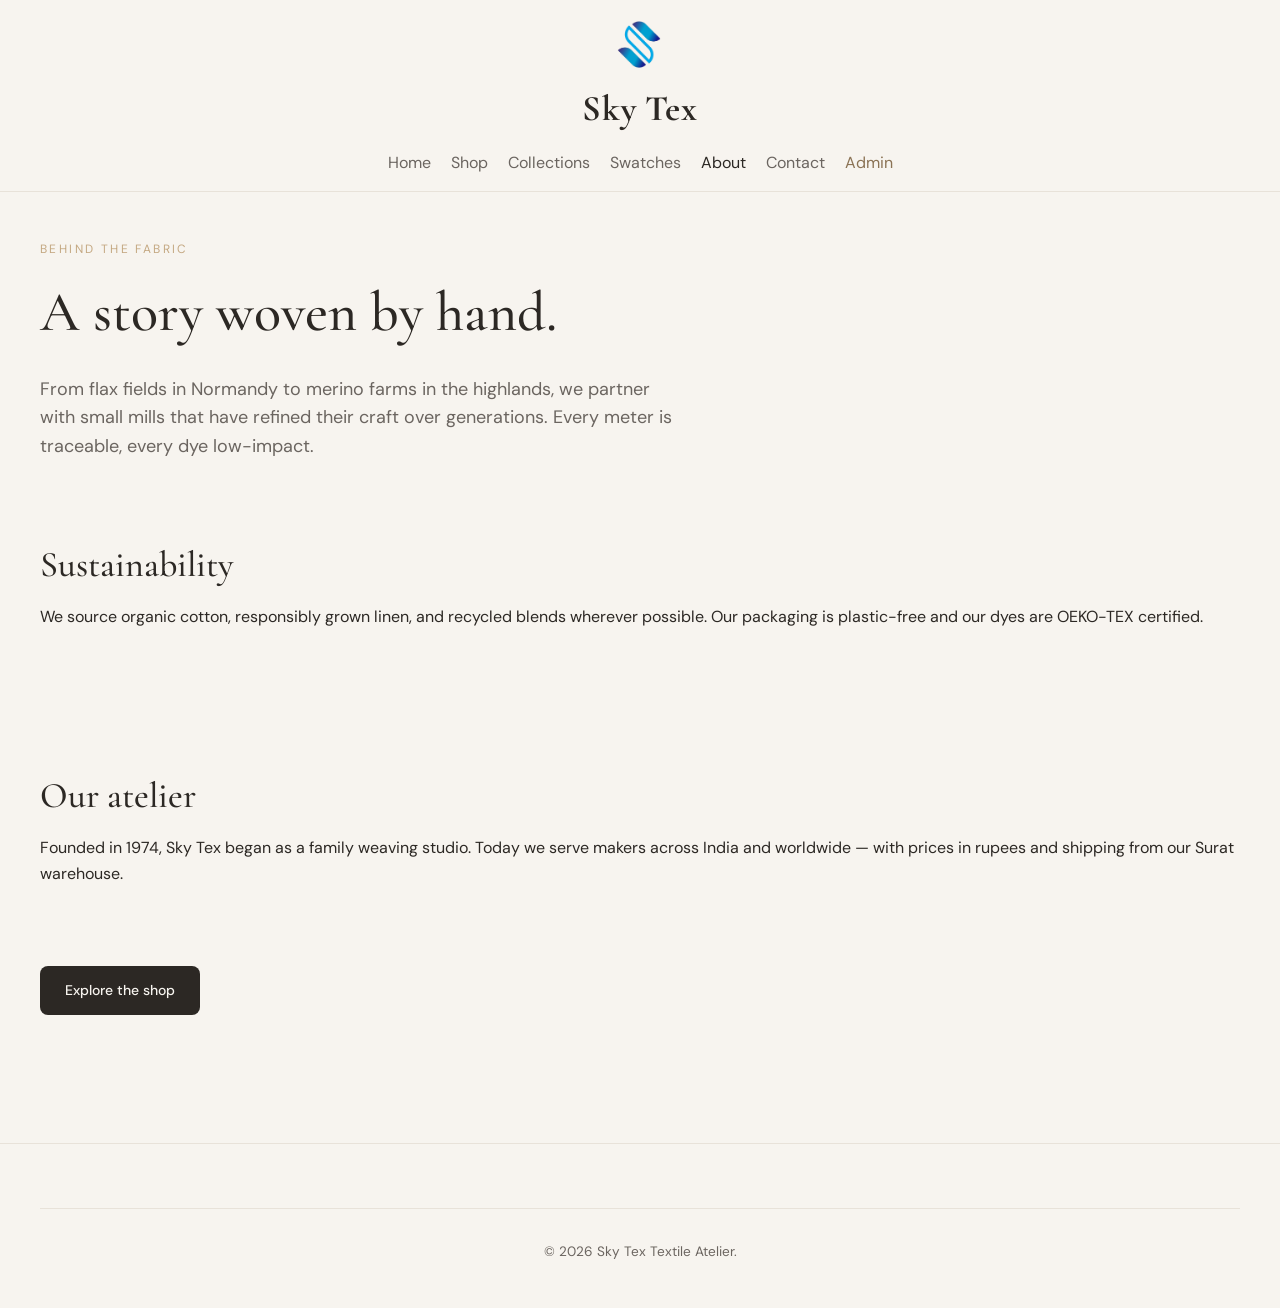
==== frontend/about.html @ 2ad79b0a "Add full project files" ====
<!DOCTYPE html>
<html lang="en">
<head>
  <meta charset="UTF-8" />
  <meta name="viewport" content="width=device-width, initial-scale=1.0" />
  <title>About — Sky Tex</title>
  <link href="https://fonts.googleapis.com/css2?family=Cormorant+Garamond:wght@400;500&family=DM+Sans:wght@400;500&display=swap" rel="stylesheet" />
  <link rel="stylesheet" href="css/styles.css" />
</head>
<body>
  <header class="site-header">
    <div class="container site-header__inner">
      <a href="index.html" class="logo">
        <img src="assets/logo.png" alt="Sky Tex Logo" class="logo__img" />
        <span>Sky Tex</span>
      </a>
      <nav class="nav">
        <a href="index.html">Home</a>
        <a href="shop.html">Shop</a>
        <a href="collections.html">Collections</a>
        <a href="swatches.html">Swatches</a>
        <a href="about.html" class="is-active">About</a>
        <a href="contact.html">Contact</a>
        <a href="admin.html" class="nav-admin">Admin</a>
      </nav>
    </div>
  </header>

  <main class="container content-page">
    <p class="hero__eyebrow">Behind the fabric</p>
    <h1>A story woven by hand.</h1>
    <p class="lead">From flax fields in Normandy to merino farms in the highlands, we partner with small mills that have refined their craft over generations. Every meter is traceable, every dye low-impact.</p>

    <section class="section">
      <h2>Sustainability</h2>
      <p>We source organic cotton, responsibly grown linen, and recycled blends wherever possible. Our packaging is plastic-free and our dyes are OEKO-TEX certified.</p>
    </section>

    <section class="section">
      <h2>Our atelier</h2>
      <p>Founded in 1974, Sky Tex began as a family weaving studio. Today we serve makers across India and worldwide — with prices in rupees and shipping from our Surat warehouse.</p>
    </section>

    <a href="shop.html" class="btn btn--primary">Explore the shop</a>
  </main>

  <footer class="site-footer">
    <div class="container"><p class="footer-bottom">© 2026 Sky Tex Textile Atelier.</p></div>
  </footer>
</body>
</html>
---- frontend/css/styles.css ----
/* Sky Tex — Fabric Atelier */

:root {
  --bg: #f7f4ef;
  --bg-card: #fffdf9;
  --text: #2c2824;
  --text-muted: #6b6560;
  --accent: #8b7355;
  --accent-dark: #5c4a38;
  --accent-light: #c4a882;
  --border: #e8e2d9;
  --serif: "Cormorant Garamond", "Georgia", serif;
  --sans: "DM Sans", system-ui, sans-serif;
  --radius: 8px;
  --radius-lg: 12px;
  --shadow: 0 8px 32px rgba(44, 40, 36, 0.08);
  --shadow-lg: 0 16px 48px rgba(44, 40, 36, 0.12);
  --max: 1200px;
  --hero-img: url("https://images.unsplash.com/photo-1512436991641-6745cdb1723f?auto=format&fit=crop&w=1600&q=80");
}

*,
*::before,
*::after {
  box-sizing: border-box;
}

html {
  scroll-behavior: smooth;
}

body {
  margin: 0;
  font-family: var(--sans);
  font-size: 16px;
  line-height: 1.6;
  color: var(--text);
  background: var(--bg);
}

img {
  max-width: 100%;
  height: auto;
  display: block;
}

a {
  color: inherit;
  text-decoration: none;
}

h1, h2, h3 {
  font-family: var(--serif);
  font-weight: 500;
  line-height: 1.2;
  margin: 0 0 0.5em;
}

h1 { font-size: clamp(2.25rem, 5vw, 3.5rem); }
h2 { font-size: clamp(1.75rem, 3vw, 2.25rem); }

p { margin: 0 0 1em; }

.container {
  width: min(100% - 2rem, var(--max));
  margin-inline: auto;
}

/* Header */
.site-header {
  position: sticky;
  top: 0;
  z-index: 100;
  background: rgba(247, 244, 239, 0.95);
  backdrop-filter: blur(12px);
  border-bottom: 1px solid var(--border);
  transition: background 0.3s;
}

.site-header--transparent {
  position: fixed;
  left: 0;
  right: 0;
  background: linear-gradient(to bottom, rgba(30, 26, 22, 0.5), transparent);
  backdrop-filter: none;
  border-bottom: none;
}

.page-home .site-header--transparent .logo,
.page-home .site-header--transparent .nav a {
  color: rgba(255, 255, 255, 0.9);
}

.page-home .site-header--transparent .nav a:hover,
.page-home .site-header--transparent .nav a.is-active {
  color: #fff;
}

.page-home .site-header--transparent .nav-admin {
  color: var(--accent-light) !important;
}

.site-header__inner {
  display: flex;
  flex-direction: column;
  align-items: center;
  justify-content: center;
  padding: 1rem 0;
  gap: 0.75rem;
  width: 100%;
}

.logo {
  font-family: var(--serif);
  font-size: 2rem;
  letter-spacing: 0.02em;
  display: flex;
  flex-direction: column;
  align-items: center;
  gap: 0.5rem;
  font-weight: 700;
  text-align: center;
}

.logo__img {
  height: 3.5rem;
  width: auto;
  object-fit: contain;
  transition: transform 0.3s ease;
}

.logo span {
  font-size: 2.25rem;
}

.logo:hover .logo__img {
  transform: scale(1.05);
}

.nav {
  display: flex;
  gap: 1.25rem;
  flex-wrap: wrap;
  justify-content: center;
  text-align: center;
}

.nav a {
  font-size: 1rem;
  color: var(--text-muted);
  transition: color 0.2s;
}

.nav a:hover,
.nav a.is-active {
  color: var(--text);
}

.nav-admin {
  color: var(--accent) !important;
}

/* Buttons */
.btn {
  display: inline-flex;
  align-items: center;
  justify-content: center;
  padding: 0.75rem 1.5rem;
  font-family: var(--sans);
  font-size: 0.875rem;
  font-weight: 500;
  border: 1px solid transparent;
  border-radius: var(--radius);
  cursor: pointer;
  transition: all 0.2s;
}

.btn--primary {
  background: var(--text);
  color: var(--bg);
}

.btn--primary:hover {
  background: var(--accent-dark);
}

.btn--ghost {
  background: transparent;
  border-color: var(--border);
  color: var(--text);
}

.btn--ghost:hover {
  border-color: var(--text);
}

.btn--danger {
  background: #8b3a3a;
  color: #fff;
  border: none;
}

.btn--sm {
  padding: 0.4rem 0.75rem;
  font-size: 0.8rem;
}

.btn--block {
  width: 100%;
}

.btn--light {
  background: #fff;
  color: var(--text);
}

.btn--light:hover {
  background: var(--bg);
  transform: translateY(-1px);
}

.btn--outline-light {
  background: transparent;
  border: 1px solid rgba(255, 255, 255, 0.7);
  color: #fff;
}

.btn--outline-light:hover {
  background: rgba(255, 255, 255, 0.12);
  border-color: #fff;
}

.btn {
  transition: all 0.25s ease;
}

/* Hero banner (home) */
.hero-banner {
  position: relative;
  min-height: 88vh;
  display: flex;
  align-items: center;
  justify-content: center;
  overflow: hidden;
}

.hero-banner__bg {
  position: absolute;
  inset: 0;
  background-image: var(--hero-img);
  background-size: cover;
  background-position: center 30%;
  background-repeat: no-repeat;
  transform: scale(1.02);
}

.hero-banner__bg::after {
  content: "";
  position: absolute;
  inset: 0;
  background: linear-gradient(
    180deg,
    rgba(30, 26, 22, 0.35) 0%,
    rgba(30, 26, 22, 0.55) 50%,
    rgba(30, 26, 22, 0.75) 100%
  );
}

.hero-banner__content {
  position: relative;
  z-index: 2;
  text-align: center;
  color: #fff;
  padding: 7rem 1rem 5rem;
  max-width: 52rem;
}

.hero-banner h1 {
  color: #fff;
  text-shadow: 0 2px 24px rgba(0, 0, 0, 0.2);
  margin-bottom: 1rem;
}

.hero__subtitle {
  font-size: 1.125rem;
  color: rgba(255, 255, 255, 0.88);
  max-width: 36rem;
  margin: 0 auto 0.5rem;
  line-height: 1.7;
}

.hero__eyebrow {
  font-size: 0.75rem;
  letter-spacing: 0.2em;
  text-transform: uppercase;
  color: var(--accent-light);
  margin-bottom: 1.25rem;
}

.hero__actions {
  display: flex;
  gap: 1rem;
  justify-content: center;
  flex-wrap: wrap;
  margin-top: 2.25rem;
}

.hero__badges {
  display: flex;
  gap: 2rem;
  justify-content: center;
  flex-wrap: wrap;
  margin-top: 3rem;
  font-size: 0.8rem;
  color: rgba(255, 255, 255, 0.75);
  letter-spacing: 0.03em;
}

.hero__badges span::before {
  content: "✦ ";
  opacity: 0.6;
}

/* Legacy hero (other pages) */
.hero {
  padding: 4rem 0 5rem;
  text-align: center;
}

/* Sections */
.section {
  padding: 4rem 0;
}

.section--alt {
  background: var(--bg-card);
}

.section__header {
  text-align: center;
  max-width: 36rem;
  margin: 0 auto 3rem;
}

.section__header p {
  color: var(--text-muted);
}

/* Material tiles */
.material-grid {
  display: grid;
  grid-template-columns: repeat(auto-fill, minmax(160px, 1fr));
  gap: 1rem;
}

.material-tile {
  aspect-ratio: 4/5;
  background-color: var(--border);
  background-size: cover;
  background-position: center;
  border-radius: var(--radius-lg);
  display: flex;
  flex-direction: column;
  align-items: center;
  justify-content: flex-end;
  padding: 1.5rem;
  position: relative;
  overflow: hidden;
  transition: transform 0.3s ease, box-shadow 0.3s ease;
  box-shadow: var(--shadow);
  color: #fff;
}

.material-tile::before {
  content: "";
  position: absolute;
  inset: 0;
  background: linear-gradient(to top, rgba(20, 18, 16, 0.85) 0%, rgba(20, 18, 16, 0.2) 60%);
  transition: opacity 0.3s;
}

.material-tile:hover {
  transform: translateY(-6px);
  box-shadow: var(--shadow-lg);
}

.material-tile:hover::before {
  background: linear-gradient(to top, rgba(20, 18, 16, 0.9) 0%, rgba(20, 18, 16, 0.35) 70%);
}

.material-tile span,
.material-tile small {
  position: relative;
  z-index: 1;
}

.material-tile span {
  font-family: var(--serif);
  font-size: 1.35rem;
}

.material-tile small {
  font-size: 0.75rem;
  color: var(--accent-light);
  margin-top: 0.25rem;
}

.material-tile--cotton {
  background-image: url("https://ivory-weave-emporium.lovable.app/assets/cat-cotton-mljruhGk.jpg");
}

.material-tile--linen {
  background-image: url("https://ivory-weave-emporium.lovable.app/assets/cat-linen-f832LvE8.jpg");
}

.material-tile--silk {
  background-image: url("https://ivory-weave-emporium.lovable.app/assets/cat-silk-BJp8dj0T.jpg");
}

.material-tile--wool {
  background-image: url("https://ivory-weave-emporium.lovable.app/assets/cat-wool-DdISQokk.jpg");
}

.material-tile--synthetic {
  background-image: url("https://ivory-weave-emporium.lovable.app/assets/cat-synthetic-DbaEibcz.jpg");
}

/* Product grid */
.product-grid {
  display: grid;
  grid-template-columns: repeat(auto-fill, minmax(240px, 1fr));
  gap: 1.5rem;
}

.product-card {
  background: var(--bg-card);
  border-radius: var(--radius-lg);
  overflow: hidden;
  box-shadow: var(--shadow);
  transition: transform 0.3s ease, box-shadow 0.3s ease;
  border: 1px solid rgba(232, 226, 217, 0.6);
}

.product-card:hover {
  transform: translateY(-2px);
}

.product-card__image-wrap {
  display: block;
  position: relative;
  aspect-ratio: 3/4;
  overflow: hidden;
}

.product-card__image-wrap img {
  width: 100%;
  height: 100%;
  object-fit: cover;
}

.product-card__overlay {
  position: absolute;
  inset: 0;
  background: rgba(44, 40, 36, 0.35);
  display: flex;
  align-items: center;
  justify-content: center;
  opacity: 0;
  transition: opacity 0.2s;
}

.product-card:hover .product-card__overlay {
  opacity: 1;
}

.product-card__body {
  padding: 1rem 1.25rem 1.25rem;
}

.product-card__title {
  font-family: var(--serif);
  font-size: 1.1rem;
  display: block;
  margin-bottom: 0.25rem;
}

.product-card__meta {
  font-size: 0.8rem;
  color: var(--text-muted);
  margin: 0;
}

.product-card__price {
  font-weight: 500;
  margin: 0.25rem 0 0;
}

/* Shop page */
.shop-header {
  padding: 5rem 0 2.5rem;
  text-align: center;
  background: linear-gradient(180deg, #ebe6de 0%, var(--bg) 100%);
  margin: 0 calc(-1 * min(1rem, 50vw - 600px));
  padding-left: 1rem;
  padding-right: 1rem;
}

.shop-header h1 {
  font-size: clamp(2rem, 4vw, 2.75rem);
}

.shop-header p {
  color: var(--text-muted);
}

.filters {
  display: flex;
  flex-wrap: wrap;
  gap: 2rem;
  justify-content: center;
  padding: 1.5rem 0 2rem;
  border-bottom: 1px solid var(--border);
  margin-bottom: 2rem;
}

.filter-group h4 {
  font-size: 0.75rem;
  text-transform: uppercase;
  letter-spacing: 0.1em;
  color: var(--text-muted);
  margin: 0 0 0.5rem;
  font-family: var(--sans);
  font-weight: 500;
}

.filter-pills {
  display: flex;
  flex-wrap: wrap;
  gap: 0.5rem;
}

.filter-pills button {
  padding: 0.35rem 0.75rem;
  font-size: 0.8rem;
  background: transparent;
  border: 1px solid var(--border);
  border-radius: 999px;
  cursor: pointer;
  font-family: var(--sans);
  transition: all 0.2s;
}

.filter-pills button:hover,
.filter-pills button.is-active {
  background: var(--text);
  color: var(--bg);
  border-color: var(--text);
}

.search-bar {
  max-width: 320px;
  margin: 0 auto 2rem;
}

.search-bar input {
  width: 100%;
  padding: 0.75rem 1rem;
  border: 1px solid var(--border);
  border-radius: var(--radius);
  font-family: var(--sans);
  background: var(--bg-card);
}

/* Product detail */
.breadcrumb {
  font-size: 0.85rem;
  color: var(--text-muted);
  margin-bottom: 2rem;
}

.breadcrumb a:hover {
  color: var(--text);
}

.product-detail {
  display: grid;
  grid-template-columns: 1fr 1fr;
  gap: 3rem;
  align-items: start;
}

@media (max-width: 768px) {
  .product-detail {
    grid-template-columns: 1fr;
  }
}

.product-detail__image {
  border-radius: var(--radius);
  overflow: hidden;
  background: var(--border);
}

.product-detail__image img {
  width: 100%;
  aspect-ratio: 3/4;
  object-fit: cover;
}

.tag {
  display: inline-block;
  font-size: 0.75rem;
  text-transform: uppercase;
  letter-spacing: 0.08em;
  color: var(--accent);
  margin-bottom: 0.5rem;
}

.product-detail__reviews {
  color: var(--text-muted);
  font-size: 0.9rem;
}

.product-detail__price {
  font-size: 1.5rem;
  font-weight: 500;
  margin: 1rem 0;
}

.product-detail__desc {
  color: var(--text-muted);
  margin-bottom: 1.5rem;
}

.spec-list {
  display: grid;
  grid-template-columns: repeat(2, 1fr);
  gap: 0.75rem 1.5rem;
  margin: 0 0 2rem;
  font-size: 0.9rem;
}

.spec-list dt {
  color: var(--text-muted);
  font-weight: 400;
}

.spec-list dd {
  margin: 0;
  font-weight: 500;
}

.trust-badges {
  list-style: none;
  padding: 0;
  margin: 1.5rem 0 0;
  font-size: 0.85rem;
  color: var(--text-muted);
}

.trust-badges li {
  padding: 0.25rem 0;
}

/* Collections / content pages */
.content-page {
  padding: 3rem 0 4rem;
}

.content-page .lead {
  font-size: 1.125rem;
  color: var(--text-muted);
  max-width: 40rem;
}

.collection-cards {
  display: grid;
  grid-template-columns: repeat(auto-fill, minmax(260px, 1fr));
  gap: 1.5rem;
  margin-top: 2rem;
}

.collection-card {
  position: relative;
  border-radius: var(--radius-lg);
  overflow: hidden;
  aspect-ratio: 4/5;
  display: flex;
  align-items: flex-end;
  padding: 1.5rem;
  color: #fff;
  background-size: cover;
  background-position: center;
  box-shadow: var(--shadow);
  transition: transform 0.3s ease, box-shadow 0.3s ease;
}

.collection-card:hover {
  transform: translateY(-4px);
  box-shadow: var(--shadow-lg);
}

.collection-card h3 {
  color: #fff;
  margin: 0;
}

.collection-card p {
  font-size: 0.85rem;
  opacity: 0.9;
  margin: 0.25rem 0 0;
}

/* Swatch CTA */
.swatch-cta {
  display: grid;
  grid-template-columns: 1fr 1fr;
  gap: 3rem;
  align-items: center;
  background: var(--bg-card);
  padding: 3rem;
  border-radius: var(--radius-lg);
  box-shadow: var(--shadow);
  border: 1px solid var(--border);
}

.swatch-cta img,
.swatch-cta__img {
  border-radius: var(--radius);
  box-shadow: var(--shadow);
  width: 100%;
  aspect-ratio: 4/3;
  object-fit: cover;
}

@media (max-width: 768px) {
  .swatch-cta {
    grid-template-columns: 1fr;
  }
}

.swatch-cta__price {
  font-family: var(--serif);
  font-size: 3rem;
  color: var(--accent);
}

.swatch-cta ul {
  padding-left: 1.25rem;
  color: var(--text-muted);
}

/* Contact form */
.contact-form {
  max-width: 28rem;
  margin-top: 2rem;
}

.contact-form label {
  display: block;
  font-size: 0.85rem;
  margin-bottom: 0.35rem;
}

.contact-form input,
.contact-form textarea,
.admin-form input,
.admin-form select,
.admin-form textarea,
.stacked-form input {
  width: 100%;
  padding: 0.75rem 1rem;
  margin-bottom: 0;
  border: 1px solid var(--border);
  border-radius: var(--radius);
  font-family: var(--sans);
  font-size: 0.95rem;
  background: var(--bg);
  transition: border-color 0.2s, box-shadow 0.2s;
}

.contact-form input:focus,
.contact-form textarea:focus,
.admin-form input:focus,
.admin-form select:focus,
.admin-form textarea:focus,
.stacked-form input:focus {
  outline: none;
  border-color: var(--accent);
  box-shadow: 0 0 0 3px rgba(139, 115, 85, 0.15);
}

/* Stacked forms (admin login, etc.) */
.stacked-form .form-field,
.admin-form .form-row > div {
  margin-bottom: 1.25rem;
}

.stacked-form label,
.admin-form label,
.admin-login label {
  display: block;
  font-size: 0.8rem;
  font-weight: 500;
  letter-spacing: 0.04em;
  text-transform: uppercase;
  color: var(--text-muted);
  margin-bottom: 0.45rem;
}

.admin-form .form-row {
  gap: 1rem 1.25rem;
  margin-bottom: 0.25rem;
}

/* Newsletter */
.newsletter {
  text-align: center;
  padding: 3rem;
  background: var(--text);
  color: var(--bg);
  border-radius: var(--radius);
}

.newsletter h3 {
  color: var(--bg);
  font-style: italic;
}

.newsletter form {
  display: flex;
  gap: 0.5rem;
  max-width: 400px;
  margin: 1.5rem auto 0;
  flex-wrap: wrap;
  justify-content: center;
}

.newsletter input {
  flex: 1;
  min-width: 200px;
  padding: 0.75rem 1rem;
  border: none;
  border-radius: var(--radius);
}

/* Footer */
.site-footer {
  padding: 4rem 0 2rem;
  border-top: 1px solid var(--border);
  margin-top: 4rem;
}

.footer-grid {
  display: grid;
  grid-template-columns: repeat(auto-fill, minmax(140px, 1fr));
  gap: 2rem;
  margin-bottom: 3rem;
}

.footer-grid h4 {
  font-size: 0.75rem;
  text-transform: uppercase;
  letter-spacing: 0.1em;
  color: var(--text-muted);
  margin: 0 0 1rem;
  font-family: var(--sans);
}

.footer-grid ul {
  list-style: none;
  padding: 0;
  margin: 0;
}

.footer-grid li {
  margin-bottom: 0.5rem;
}

.footer-grid a {
  font-size: 0.9rem;
  color: var(--text-muted);
}

.footer-grid a:hover {
  color: var(--text);
}

.footer-bottom {
  text-align: center;
  font-size: 0.85rem;
  color: var(--text-muted);
  padding-top: 2rem;
  border-top: 1px solid var(--border);
}

/* Admin */
.admin-page {
  min-height: 80vh;
  padding: 3rem 0;
}

.admin-login {
  max-width: 420px;
  margin: 4rem auto;
  padding: 2.75rem 2.5rem;
  background: var(--bg-card);
  border-radius: var(--radius-lg);
  box-shadow: var(--shadow-lg);
  border: 1px solid var(--border);
}

.admin-login h1 {
  text-align: center;
  font-size: 2.25rem;
  margin-bottom: 0.25rem;
}

.admin-login .stacked-form {
  margin-top: 1.5rem;
}

.admin-login .btn--block {
  margin-top: 0.5rem;
  padding: 0.9rem;
}

.admin-login__subtitle {
  text-align: center;
  color: var(--text-muted);
  margin: 0 0 0.5rem;
  font-size: 0.95rem;
}

.admin-page {
  background: linear-gradient(180deg, var(--bg) 0%, #efe9e0 100%);
  min-height: calc(100vh - 80px);
}

.error-msg {
  color: #8b3a3a;
  font-size: 0.9rem;
  margin-top: 0.5rem;
}

.admin-dashboard h1 {
  margin-bottom: 0.5rem;
}

.admin-form {
  background: var(--bg-card);
  padding: 2rem;
  border-radius: var(--radius);
  margin: 2rem 0;
  box-shadow: var(--shadow);
}

.admin-form .form-row {
  display: grid;
  grid-template-columns: repeat(auto-fill, minmax(200px, 1fr));
  gap: 0 1rem;
}

.admin-table-wrap {
  overflow-x: auto;
}

.admin-table {
  width: 100%;
  border-collapse: collapse;
  font-size: 0.9rem;
}

.admin-table th,
.admin-table td {
  padding: 0.75rem;
  text-align: left;
  border-bottom: 1px solid var(--border);
}

.admin-thumb {
  width: 48px;
  height: 48px;
  object-fit: cover;
  border-radius: var(--radius);
}

.admin-actions {
  display: flex;
  gap: 0.5rem;
}

.admin-header {
  display: flex;
  justify-content: space-between;
  align-items: center;
  flex-wrap: wrap;
  gap: 1rem;
}

.hidden {
  display: none !important;
}

.empty-state {
  text-align: center;
  color: var(--text-muted);
  padding: 3rem;
  grid-column: 1 / -1;
}

/* Customer reviews */
.reviews-summary {
  text-align: center;
  margin-bottom: 2rem;
}

.reviews-summary__number {
  font-family: var(--serif);
  font-size: 3.5rem;
  line-height: 1;
  color: var(--accent-dark);
}

.reviews-summary__stars {
  margin: 0.5rem 0;
}

.reviews-summary__count {
  color: var(--text-muted);
  font-size: 0.9rem;
  margin: 0;
}

.star {
  color: var(--border);
  font-size: 1.1rem;
}

.star--filled {
  color: #c9a227;
}

.reviews-carousel {
  position: relative;
  display: flex;
  align-items: center;
  gap: 0.5rem;
}

.reviews-carousel__track {
  display: flex;
  gap: 1.25rem;
  overflow-x: auto;
  scroll-snap-type: x mandatory;
  scroll-behavior: smooth;
  -webkit-overflow-scrolling: touch;
  padding: 0.5rem 0 1rem;
  scrollbar-width: none;
}

.reviews-carousel__track::-webkit-scrollbar {
  display: none;
}

.review-card {
  flex: 0 0 min(100%, 340px);
  scroll-snap-align: start;
  background: var(--bg-card);
  padding: 1.5rem;
  border-radius: var(--radius-lg);
  border: 1px solid var(--border);
  box-shadow: var(--shadow);
}

.review-card__header {
  display: flex;
  gap: 1rem;
  align-items: flex-start;
  margin-bottom: 1rem;
}

.review-card__avatar {
  width: 56px;
  height: 56px;
  border-radius: 50%;
  object-fit: cover;
  flex-shrink: 0;
}

.review-card__name {
  font-family: var(--serif);
  font-size: 1.15rem;
  margin: 0.25rem 0 0;
}

.review-card__date {
  font-size: 0.8rem;
  color: var(--text-muted);
}

.review-card__text {
  font-family: var(--serif);
  font-size: 1.05rem;
  font-style: italic;
  margin: 0 0 0.75rem;
  line-height: 1.5;
}

.review-card__project {
  font-size: 0.85rem;
  color: var(--accent);
  margin: 0;
}

.reviews-carousel__btn {
  flex-shrink: 0;
  width: 2.5rem;
  height: 2.5rem;
  border: 1px solid var(--border);
  border-radius: 50%;
  background: var(--bg-card);
  cursor: pointer;
  font-size: 1.5rem;
  line-height: 1;
  color: var(--text);
  transition: all 0.2s;
}

.reviews-carousel__btn:hover {
  background: var(--text);
  color: var(--bg);
  border-color: var(--text);
}

.reviews-dots {
  display: flex;
  justify-content: center;
  gap: 0.5rem;
  margin-top: 1rem;
}

.reviews-dot {
  width: 8px;
  height: 8px;
  border-radius: 50%;
  border: none;
  background: var(--border);
  cursor: pointer;
  padding: 0;
}

.reviews-dot.is-active {
  background: var(--accent);
  transform: scale(1.2);
}

@media (min-width: 900px) {
  .review-card {
    flex: 0 0 calc(33.333% - 0.85rem);
  }
  .reviews-carousel__btn {
    display: none;
  }
}

/* Product gallery */
.product-gallery {
  display: flex;
  flex-direction: column;
  gap: 1rem;
}

.gallery-main {
  border-radius: var(--radius-lg);
  overflow: hidden;
  background: var(--border);
  aspect-ratio: 3/4;
}

.gallery-main__zoom {
  display: block;
  width: 100%;
  height: 100%;
  padding: 0;
  border: none;
  background: none;
  cursor: zoom-in;
}

.gallery-main__img {
  width: 100%;
  height: 100%;
  object-fit: cover;
}

.gallery-main__video {
  width: 100%;
  height: 100%;
  min-height: 320px;
}

.gallery-main__video iframe,
.gallery-main__video video {
  width: 100%;
  height: 100%;
  min-height: 360px;
  border: none;
  display: block;
}

.gallery-thumbs {
  display: grid;
  grid-template-columns: repeat(auto-fill, minmax(72px, 1fr));
  gap: 0.5rem;
}

.gallery-thumb {
  position: relative;
  padding: 0;
  border: 2px solid transparent;
  border-radius: var(--radius);
  overflow: hidden;
  cursor: pointer;
  aspect-ratio: 1;
  background: var(--border);
}

.gallery-thumb.is-active {
  border-color: var(--accent);
}

.gallery-thumb img {
  width: 100%;
  height: 100%;
  object-fit: cover;
}

.gallery-thumb__play {
  position: absolute;
  inset: 0;
  display: flex;
  align-items: center;
  justify-content: center;
  background: rgba(44, 40, 36, 0.45);
  color: #fff;
  font-size: 1.25rem;
}

/* Lightbox */
.lightbox {
  position: fixed;
  inset: 0;
  z-index: 1000;
  display: flex;
  align-items: center;
  justify-content: center;
}

.lightbox__backdrop {
  position: absolute;
  inset: 0;
  background: rgba(20, 18, 16, 0.9);
}

.lightbox__content {
  position: relative;
  z-index: 1;
  max-width: min(95vw, 1100px);
  max-height: 90vh;
}

.lightbox__body img {
  max-width: 100%;
  max-height: 90vh;
  object-fit: contain;
  border-radius: var(--radius);
}

.lightbox__close {
  position: absolute;
  top: -2.5rem;
  right: 0;
  background: none;
  border: none;
  color: #fff;
  font-size: 2rem;
  cursor: pointer;
}

/* WhatsApp button */
.btn--whatsapp {
  background: #25d366;
  color: #fff;
  border: none;
  gap: 0.5rem;
}

.btn--whatsapp:hover {
  background: #1da851;
  color: #fff;
}

.btn__icon {
  flex-shrink: 0;
}

.product-purchase {
  margin: 1.5rem 0;
  padding: 1.25rem;
  background: var(--bg-card);
  border: 1px solid var(--border);
  border-radius: var(--radius-lg);
}

.product-purchase__label {
  font-size: 0.75rem;
  text-transform: uppercase;
  letter-spacing: 0.08em;
  color: var(--text-muted);
  margin: 0 0 0.25rem;
}

.product-purchase__price {
  font-family: var(--serif);
  font-size: 2rem;
  font-weight: 500;
  margin: 0 0 1rem;
  color: var(--accent-dark);
}

/* Location / map */
.location-block {
  display: grid;
  grid-template-columns: 1.2fr 1fr;
  gap: 2rem;
  align-items: start;
}

.map-embed {
  border-radius: var(--radius-lg);
  overflow: hidden;
  border: 1px solid var(--border);
  min-height: 280px;
}

.map-embed--large {
  min-height: 360px;
}

.map-embed iframe {
  display: block;
  width: 100%;
  height: 100%;
  min-height: inherit;
}

.company-details h3 {
  font-size: 1.5rem;
  margin-bottom: 1rem;
}

.company-details__list {
  list-style: none;
  padding: 0;
  margin: 0 0 1.5rem;
}

.company-details__list li {
  margin-bottom: 1rem;
  font-size: 0.95rem;
}

.company-details__list strong {
  display: block;
  font-size: 0.7rem;
  text-transform: uppercase;
  letter-spacing: 0.08em;
  color: var(--text-muted);
  margin-bottom: 0.2rem;
  font-family: var(--sans);
}

.company-details__social {
  display: flex;
  flex-wrap: wrap;
  gap: 0.75rem;
}

.social-link {
  font-size: 0.85rem;
  color: var(--accent);
  text-decoration: underline;
}

/* Contact page */
.contact-page-header {
  margin-bottom: 2rem;
}

.contact-layout {
  display: grid;
  grid-template-columns: 1fr 1fr;
  gap: 3rem;
  align-items: start;
  margin-bottom: 3rem;
}

.contact-form--full {
  max-width: none;
}

.contact-form .form-field {
  margin-bottom: 1.25rem;
}

.field-error {
  display: block;
  color: #8b3a3a;
  font-size: 0.8rem;
  margin-top: 0.35rem;
  min-height: 1.1em;
}

.contact-form input.is-invalid,
.contact-form textarea.is-invalid {
  border-color: #8b3a3a;
}

.contact-success {
  padding: 2rem;
  background: var(--bg-card);
  border-radius: var(--radius-lg);
  border: 1px solid var(--accent-light);
  text-align: center;
}

.contact-success h3 {
  color: var(--accent-dark);
}

.contact-layout__info {
  background: var(--bg-card);
  padding: 2rem;
  border-radius: var(--radius-lg);
  border: 1px solid var(--border);
}

.contact-map-section h2 {
  margin-bottom: 1rem;
}

/* Admin media upload */
.media-drop-zone {
  border: 2px dashed var(--border);
  border-radius: var(--radius-lg);
  padding: 2rem;
  text-align: center;
  cursor: pointer;
  background: var(--bg);
  transition: border-color 0.2s, background 0.2s;
  margin-bottom: 1rem;
}

.media-drop-zone:hover,
.media-drop-zone.is-dragover {
  border-color: var(--accent);
  background: rgba(139, 115, 85, 0.06);
}

.media-drop-zone p {
  margin: 0.25rem 0;
  color: var(--text-muted);
}

.field-help {
  font-size: 0.8rem;
  color: var(--text-muted);
  margin: 0.35rem 0 1rem;
}

.media-url-row {
  display: flex;
  gap: 0.5rem;
  margin-bottom: 1rem;
  flex-wrap: wrap;
}

.media-url-row input {
  flex: 1;
  min-width: 200px;
  padding: 0.75rem 1rem;
  border: 1px solid var(--border);
  border-radius: var(--radius);
  font-family: var(--sans);
}

.media-preview-grid {
  display: grid;
  grid-template-columns: repeat(auto-fill, minmax(100px, 1fr));
  gap: 0.75rem;
  margin-bottom: 1.5rem;
}

.media-preview {
  position: relative;
  aspect-ratio: 1;
  border-radius: var(--radius);
  overflow: hidden;
  border: 1px solid var(--border);
}

.media-preview img,
.media-preview video {
  width: 100%;
  height: 100%;
  object-fit: cover;
}

.media-preview__video-wrap {
  position: relative;
  width: 100%;
  height: 100%;
}

.media-preview__play {
  position: absolute;
  inset: 0;
  display: flex;
  align-items: center;
  justify-content: center;
  background: rgba(0, 0, 0, 0.4);
  color: #fff;
  font-size: 1.5rem;
  pointer-events: none;
}

.media-preview__remove {
  position: absolute;
  top: 4px;
  right: 4px;
  width: 24px;
  height: 24px;
  border: none;
  border-radius: 50%;
  background: rgba(139, 58, 58, 0.9);
  color: #fff;
  cursor: pointer;
  font-size: 1rem;
  line-height: 1;
}

@media (max-width: 768px) {
  .location-block,
  .contact-layout {
    grid-template-columns: 1fr;
  }
  .reviews-carousel__btn {
    display: flex;
  }
}

.features-bar {
  display: flex;
  flex-wrap: wrap;
  justify-content: center;
  gap: 2rem;
  padding: 2rem 0;
  font-size: 0.85rem;
  color: var(--text-muted);
  border-top: 1px solid var(--border);
  border-bottom: 1px solid var(--border);
}

/* Contact Representative Badge */
.contact-person-badge {
  display: inline-flex;
  align-items: center;
  gap: 0.5rem;
  background: var(--bg);
  border: 1px solid var(--border);
  padding: 0.35rem 0.75rem;
  border-radius: var(--radius);
  margin-bottom: 1.5rem;
  font-size: 0.85rem;
}
.contact-person-badge .badge-label {
  color: var(--text-muted);
  font-size: 0.7rem;
  text-transform: uppercase;
  letter-spacing: 0.05em;
  font-weight: 500;
}
.contact-person-badge .badge-name {
  color: var(--accent-dark);
  font-weight: 600;
}

/* Department Contacts Section */
.company-departments {
  margin: 1.5rem 0;
  padding-top: 1.5rem;
  border-top: 1px solid var(--border);
}
.company-departments h4 {
  font-size: 0.8rem;
  text-transform: uppercase;
  letter-spacing: 0.08em;
  color: var(--text-muted);
  margin: 0 0 1rem;
  font-family: var(--sans);
}
.dept-emails-grid {
  display: grid;
  grid-template-columns: repeat(auto-fill, minmax(220px, 1fr));
  gap: 0.75rem;
}
.dept-email-item {
  display: flex;
  flex-direction: column;
  background: var(--bg-card);
  padding: 0.75rem 1rem;
  border-radius: var(--radius);
  border: 1px solid var(--border);
  transition: all 0.2s ease;
}
.dept-email-item:hover {
  border-color: var(--accent);
  box-shadow: var(--shadow);
}
.dept-name {
  font-size: 0.7rem;
  text-transform: uppercase;
  letter-spacing: 0.05em;
  color: var(--text-muted);
  margin-bottom: 0.15rem;
  font-weight: 500;
}
.dept-link {
  font-size: 0.9rem;
  color: var(--accent-dark);
  font-weight: 500;
  word-break: break-all;
}
.dept-link:hover {
  color: var(--accent);
  text-decoration: underline;
}
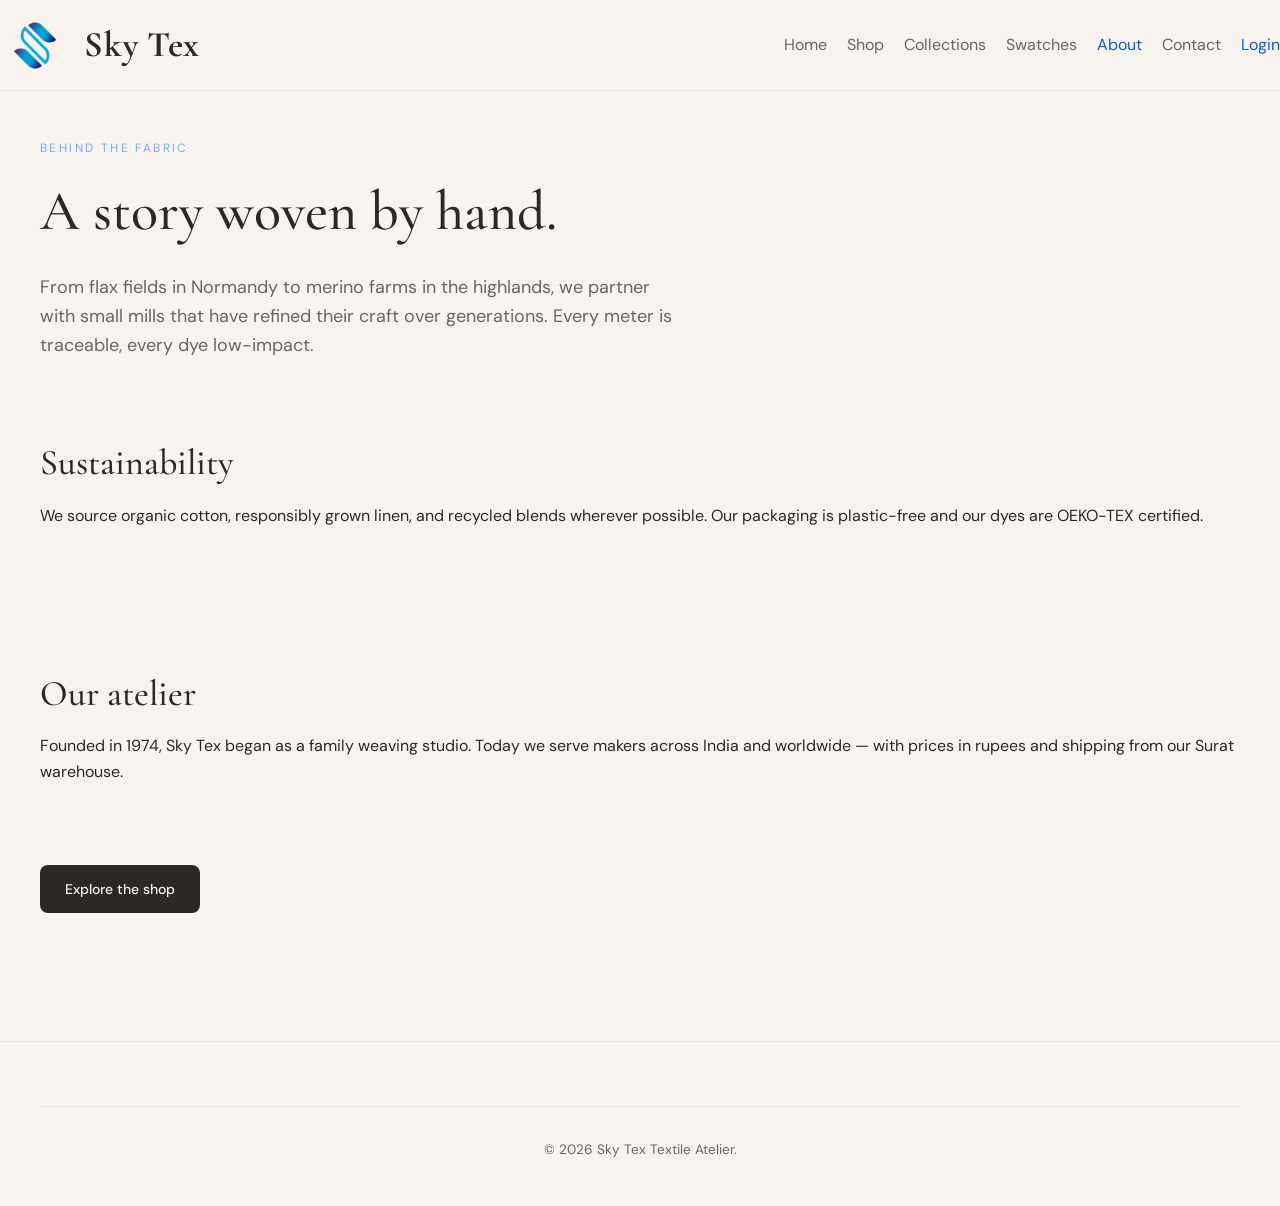
==== commit cebba611: "Add Some thing" ====
--- a/frontend/about.html
+++ b/frontend/about.html
@@ -21,7 +21,7 @@
         <a href="swatches.html">Swatches</a>
         <a href="about.html" class="is-active">About</a>
         <a href="contact.html">Contact</a>
-        <a href="admin.html" class="nav-admin">Admin</a>
+        <a href="Login.html" class="nav-Login">Login</a>
       </nav>
     </div>
   </header>
--- a/frontend/css/styles.css
+++ b/frontend/css/styles.css
@@ -5,9 +5,9 @@
   --bg-card: #fffdf9;
   --text: #2c2824;
   --text-muted: #6b6560;
-  --accent: #8b7355;
-  --accent-dark: #5c4a38;
-  --accent-light: #c4a882;
+  --accent: #0b5ed7;
+  --accent-dark: #074cb4;
+  --accent-light: #7aa9ff;
   --border: #e8e2d9;
   --serif: "Cormorant Garamond", "Georgia", serif;
   --sans: "DM Sans", system-ui, sans-serif;
@@ -16,7 +16,7 @@
   --shadow: 0 8px 32px rgba(44, 40, 36, 0.08);
   --shadow-lg: 0 16px 48px rgba(44, 40, 36, 0.12);
   --max: 1200px;
-  --hero-img: url("https://images.unsplash.com/photo-1512436991641-6745cdb1723f?auto=format&fit=crop&w=1600&q=80");
+  --hero-img: url("../assets/OIP.webp");
 }
 
 *,
@@ -96,15 +96,15 @@
   color: #fff;
 }
 
-.page-home .site-header--transparent .nav-admin {
+.page-home .site-header--transparent .nav-Login {
   color: var(--accent-light) !important;
 }
 
 .site-header__inner {
   display: flex;
-  flex-direction: column;
+  flex-wrap: wrap;
   align-items: center;
-  justify-content: center;
+  justify-content: space-between;
   padding: 1rem 0;
   gap: 0.75rem;
   width: 100%;
@@ -115,11 +115,11 @@
   font-size: 2rem;
   letter-spacing: 0.02em;
   display: flex;
-  flex-direction: column;
+  flex-direction: row;
   align-items: center;
-  gap: 0.5rem;
+  gap: 0.75rem;
   font-weight: 700;
-  text-align: center;
+  text-align: left;
 }
 
 .logo__img {
@@ -153,11 +153,16 @@
 
 .nav a:hover,
 .nav a.is-active {
-  color: var(--text);
-}
-
-.nav-admin {
+  color: var(--accent);
+}
+
+.nav-Login {
   color: var(--accent) !important;
+}
+
+.Login-login h1,
+.Login-header h1 {
+  color: var(--accent);
 }
 
 /* Buttons */
@@ -194,6 +199,38 @@
   border-color: var(--text);
 }
 
+@media (max-width: 740px) {
+  .site-header__inner {
+    flex-direction: column;
+    align-items: center;
+  }
+  .logo {
+    justify-content: center;
+    text-align: center;
+  }
+  .nav {
+    justify-content: center;
+  }
+}
+
+/* Center header on the homepage: logo above centered nav */
+.page-home .site-header__inner {
+  flex-direction: column;
+  align-items: center;
+  justify-content: center;
+  gap: 0.5rem;
+  padding: 1.25rem 0;
+}
+.page-home .site-header__inner .logo {
+  order: 1;
+  margin-bottom: 0.25rem;
+  text-align: center;
+}
+.page-home .site-header__inner .nav {
+  order: 2;
+  gap: 2rem;
+}
+
 .btn--danger {
   background: #8b3a3a;
   color: #fff;
@@ -252,18 +289,24 @@
   background-position: center 30%;
   background-repeat: no-repeat;
   transform: scale(1.02);
+  /* allow color blend for subtle tint */
+  background-color: rgba(3, 73, 162, 0.12);
+  background-blend-mode: overlay;
 }
 
 .hero-banner__bg::after {
   content: "";
   position: absolute;
   inset: 0;
+  /* combine a soft blue tint with the existing dark vignette */
   background: linear-gradient(
-    180deg,
-    rgba(30, 26, 22, 0.35) 0%,
-    rgba(30, 26, 22, 0.55) 50%,
-    rgba(30, 26, 22, 0.75) 100%
-  );
+      180deg,
+      rgba(3, 73, 162, 0.18) 0%,
+      rgba(3, 73, 162, 0.22) 35%,
+      rgba(30, 26, 22, 0.45) 60%,
+      rgba(30, 26, 22, 0.7) 100%
+    );
+  pointer-events: none;
 }
 
 .hero-banner__content {
@@ -764,9 +807,9 @@
 
 .contact-form input,
 .contact-form textarea,
-.admin-form input,
-.admin-form select,
-.admin-form textarea,
+.Login-form input,
+.Login-form select,
+.Login-form textarea,
 .stacked-form input {
   width: 100%;
   padding: 0.75rem 1rem;
@@ -781,24 +824,24 @@
 
 .contact-form input:focus,
 .contact-form textarea:focus,
-.admin-form input:focus,
-.admin-form select:focus,
-.admin-form textarea:focus,
+.Login-form input:focus,
+.Login-form select:focus,
+.Login-form textarea:focus,
 .stacked-form input:focus {
   outline: none;
   border-color: var(--accent);
   box-shadow: 0 0 0 3px rgba(139, 115, 85, 0.15);
 }
 
-/* Stacked forms (admin login, etc.) */
+/* Stacked forms (Login login, etc.) */
 .stacked-form .form-field,
-.admin-form .form-row > div {
+.Login-form .form-row > div {
   margin-bottom: 1.25rem;
 }
 
 .stacked-form label,
-.admin-form label,
-.admin-login label {
+.Login-form label,
+.Login-login label {
   display: block;
   font-size: 0.8rem;
   font-weight: 500;
@@ -808,7 +851,7 @@
   margin-bottom: 0.45rem;
 }
 
-.admin-form .form-row {
+.Login-form .form-row {
   gap: 1rem 1.25rem;
   margin-bottom: 0.25rem;
 }
@@ -894,13 +937,13 @@
   border-top: 1px solid var(--border);
 }
 
-/* Admin */
-.admin-page {
+/* Login */
+.Login-page {
   min-height: 80vh;
   padding: 3rem 0;
 }
 
-.admin-login {
+.Login-login {
   max-width: 420px;
   margin: 4rem auto;
   padding: 2.75rem 2.5rem;
@@ -910,29 +953,29 @@
   border: 1px solid var(--border);
 }
 
-.admin-login h1 {
+.Login-login h1 {
   text-align: center;
   font-size: 2.25rem;
   margin-bottom: 0.25rem;
 }
 
-.admin-login .stacked-form {
+.Login-login .stacked-form {
   margin-top: 1.5rem;
 }
 
-.admin-login .btn--block {
+.Login-login .btn--block {
   margin-top: 0.5rem;
   padding: 0.9rem;
 }
 
-.admin-login__subtitle {
+.Login-login__subtitle {
   text-align: center;
   color: var(--text-muted);
   margin: 0 0 0.5rem;
   font-size: 0.95rem;
 }
 
-.admin-page {
+.Login-page {
   background: linear-gradient(180deg, var(--bg) 0%, #efe9e0 100%);
   min-height: calc(100vh - 80px);
 }
@@ -943,11 +986,11 @@
   margin-top: 0.5rem;
 }
 
-.admin-dashboard h1 {
+.Login-dashboard h1 {
   margin-bottom: 0.5rem;
 }
 
-.admin-form {
+.Login-form {
   background: var(--bg-card);
   padding: 2rem;
   border-radius: var(--radius);
@@ -955,42 +998,42 @@
   box-shadow: var(--shadow);
 }
 
-.admin-form .form-row {
+.Login-form .form-row {
   display: grid;
   grid-template-columns: repeat(auto-fill, minmax(200px, 1fr));
   gap: 0 1rem;
 }
 
-.admin-table-wrap {
+.Login-table-wrap {
   overflow-x: auto;
 }
 
-.admin-table {
+.Login-table {
   width: 100%;
   border-collapse: collapse;
   font-size: 0.9rem;
 }
 
-.admin-table th,
-.admin-table td {
+.Login-table th,
+.Login-table td {
   padding: 0.75rem;
   text-align: left;
   border-bottom: 1px solid var(--border);
 }
 
-.admin-thumb {
+.Login-thumb {
   width: 48px;
   height: 48px;
   object-fit: cover;
   border-radius: var(--radius);
 }
 
-.admin-actions {
+.Login-actions {
   display: flex;
   gap: 0.5rem;
 }
 
-.admin-header {
+.Login-header {
   display: flex;
   justify-content: space-between;
   align-items: center;
@@ -1450,7 +1493,7 @@
   margin-bottom: 1rem;
 }
 
-/* Admin media upload */
+/* Login media upload */
 .media-drop-zone {
   border: 2px dashed var(--border);
   border-radius: var(--radius-lg);
